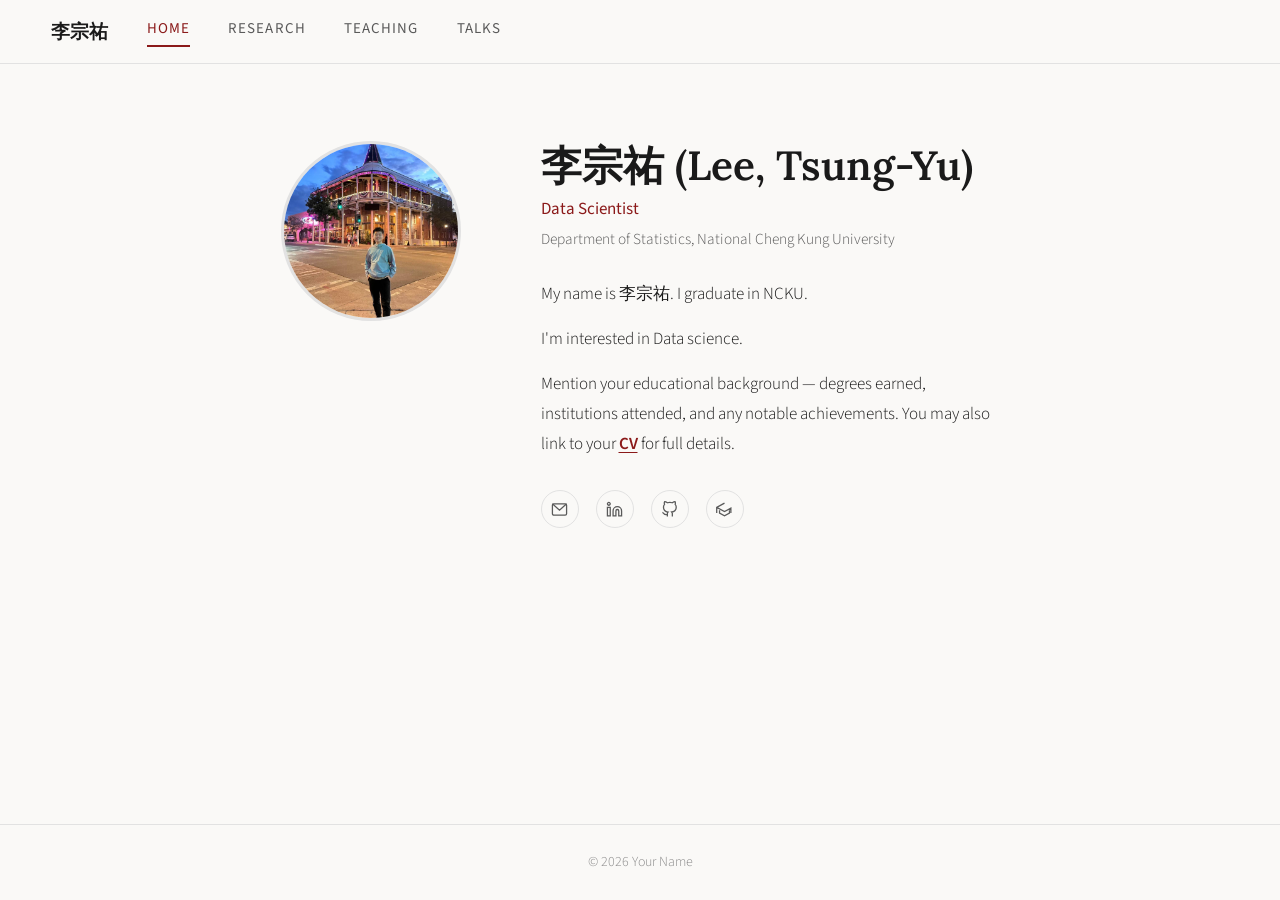
==== index.html @ 3d1453e0 "Initial Website updated" ====
<!DOCTYPE html>
<html lang="en">
<head>
  <meta charset="UTF-8" />
  <meta name="viewport" content="width=device-width, initial-scale=1.0" />
  <title>TSUNG-YU LEE</title>
  <link rel="stylesheet" href="style.css" />
  <link rel="preconnect" href="https://fonts.googleapis.com">
  <link href="https://fonts.googleapis.com/css2?family=Lora:ital,wght@0,400;0,600;1,400&family=Source+Sans+3:wght@300;400;600&display=swap" rel="stylesheet">
</head>
<body>

  <!-- NAV -->
  <header class="site-header"> 
    <nav class="site-nav">
      <a href="index.html" class="site-logo">李宗祐</a>
      <a href="index.html" class="nav-link active">Home</a>
      <a href="research.html" class="nav-link">Research</a>
      <a href="teaching.html" class="nav-link">Teaching</a>
      <a href="talks.html" class="nav-link">Talks</a>
    </nav>
  </header>

  <!-- MAIN CONTENT -->
  <main class="container">
    <section class="profile">
      <div class="profile-photo-wrap">
        <!-- Replace src with your own photo -->
        <img src="photo.jpg" alt="Your Name" class="profile-photo" onerror="this.style.display='none'">
       <!-- <div class="profile-photo-placeholder" id="photo-placeholder">YN</div> -->
      </div>

      <div class="profile-content">
        <h1 class="profile-name">李宗祐 (Lee, Tsung-Yu)</h1>
        <p class="profile-title">Data Scientist</p>
        <p class="profile-org">Department of Statistics, National Cheng Kung University</p>

        <div class="profile-bio">
          <p>
            My name is 李宗祐. I graduate in NCKU.
          </p>
          <p>
            I'm interested in Data science.
          </p>
          <p>
            Mention your educational background — degrees earned, institutions attended, and any notable achievements. You may also link to your <a href="files/cv.pdf" class="inline-link">CV</a> for full details.
          </p>
        </div>

        <!-- Social Links -->
        <div class="social-links">
          <a href="mailto:you@example.com" class="social-link" title="Email">
            <svg xmlns="http://www.w3.org/2000/svg" viewBox="0 0 24 24" fill="none" stroke="currentColor" stroke-width="1.8"><rect x="2" y="4" width="20" height="16" rx="2"/><polyline points="2,4 12,13 22,4"/></svg>
          </a>
          <a href="https://linkedin.com/in/yourprofile" class="social-link" title="LinkedIn" target="_blank">
            <svg xmlns="http://www.w3.org/2000/svg" viewBox="0 0 24 24" fill="none" stroke="currentColor" stroke-width="1.8"><path d="M16 8a6 6 0 0 1 6 6v7h-4v-7a2 2 0 0 0-2-2 2 2 0 0 0-2 2v7h-4v-7a6 6 0 0 1 6-6z"/><rect x="2" y="9" width="4" height="12"/><circle cx="4" cy="4" r="2"/></svg>
          </a>
          <a href="https://github.com/yourusername" class="social-link" title="GitHub" target="_blank">
            <svg xmlns="http://www.w3.org/2000/svg" viewBox="0 0 24 24" fill="none" stroke="currentColor" stroke-width="1.8"><path d="M9 19c-5 1.5-5-2.5-7-3m14 6v-3.87a3.37 3.37 0 0 0-.94-2.61c3.14-.35 6.44-1.54 6.44-7A5.44 5.44 0 0 0 20 4.77 5.07 5.07 0 0 0 19.91 1S18.73.65 16 2.48a13.38 13.38 0 0 0-7 0C6.27.65 5.09 1 5.09 1A5.07 5.07 0 0 0 5 4.77a5.44 5.44 0 0 0-1.5 3.78c0 5.42 3.3 6.61 6.44 7A3.37 3.37 0 0 0 9 18.13V22"/></svg>
          </a>
          <a href="https://scholar.google.com/citations?user=YOURID" class="social-link" title="Google Scholar" target="_blank">
            <svg xmlns="http://www.w3.org/2000/svg" viewBox="0 0 24 24" fill="none" stroke="currentColor" stroke-width="1.8"><path d="M12 3L1 9l11 6 9-4.91V17M1 9v8"/><path d="M5 13.18v4L12 21l7-3.82v-4"/></svg>
          </a>
        </div>
      </div>
    </section>
  </main>

  <!-- FOOTER -->
  <footer class="site-footer">
    <p>&copy; <span id="year"></span> Your Name</p>
  </footer>

  <script>
    document.getElementById('year').textContent = new Date().getFullYear();
    // Hide placeholder if photo loads
    const img = document.querySelector('.profile-photo');
    const placeholder = document.getElementById('photo-placeholder');
    if (img) {
      img.addEventListener('load', () => { placeholder.style.display = 'none'; });
    }
  </script>
</body>
</html>
---- style.css ----
/* ============================================================
   GLOBAL RESET & BASE
   ============================================================ */
*, *::before, *::after {
  box-sizing: border-box;
  margin: 0;
  padding: 0;
}

:root {
  --ink:        #1a1a1a;
  --ink-muted:  #5a5a5a;
  --ink-light:  #8a8a8a;
  --rule:       #e2e2e2;
  --accent:     #8b1a1a;   /* deep crimson — dignified, academic */
  --bg:         #faf9f7;   /* warm off-white, like good paper */
  --white:      #ffffff;

  --font-serif:  'Lora', Georgia, 'Times New Roman', serif;
  --font-sans:   'Source Sans 3', 'Helvetica Neue', Helvetica, sans-serif;

  --header-h:   64px;
  --max-w:      820px;
  --side-pad:   clamp(1.25rem, 5vw, 3rem);
}

html {
  font-size: 17px;
  scroll-behavior: smooth;
}

body {
  background: var(--bg);
  color: var(--ink);
  font-family: var(--font-sans);
  font-weight: 300;
  line-height: 1.75;
  min-height: 100vh;
  display: flex;
  flex-direction: column;
}

a {
  color: var(--accent);
  text-decoration: none;
}
a:hover { text-decoration: underline; }

img { max-width: 100%; display: block; }

/* ============================================================
   HEADER / NAV
   ============================================================ */
.site-header {
  position: sticky;
  top: 0;
  z-index: 100;
  background: var(--bg);
  border-bottom: 1px solid var(--rule);
  height: var(--header-h);
  display: flex;
  align-items: center;
  justify-content: space-between;
  padding: 0 var(--side-pad);
  max-width: 100%;
}

.site-logo {
  font-family: var(--font-serif);
  font-size: 1.1rem;
  font-weight: 600;
  color: var(--ink);
  letter-spacing: 0.01em;
  text-decoration: none;
  white-space: nowrap;
}
.site-logo:hover { color: var(--accent); text-decoration: none; }

.site-nav {
  display: flex;
  gap: clamp(1rem, 3vw, 2.25rem);
  align-items: center;
}

.nav-link {
  font-family: var(--font-sans);
  font-size: 0.88rem;
  font-weight: 400;
  letter-spacing: 0.07em;
  text-transform: uppercase;
  color: var(--ink-muted);
  text-decoration: none;
  padding-bottom: 2px;
  border-bottom: 2px solid transparent;
  transition: color 0.18s, border-color 0.18s;
}
.nav-link:hover,
.nav-link.active {
  color: var(--accent);
  border-bottom-color: var(--accent);
  text-decoration: none;
}

/* ============================================================
   LAYOUT CONTAINER
   ============================================================ */
.container {
  width: 100%;
  max-width: var(--max-w);
  margin: 0 auto;
  padding: clamp(2.5rem, 6vw, 5rem) var(--side-pad);
  flex: 1;
}

/* ============================================================
   PROFILE (HOME PAGE)
   ============================================================ */
.profile {
  display: grid;
  grid-template-columns: 200px 1fr;
  gap: 3.5rem;
  align-items: start;
}

@media (max-width: 640px) {
  .profile {
    grid-template-columns: 1fr;
    gap: 2rem;
  }
}

/* Photo */
.profile-photo-wrap {
  position: relative;
  width: 180px;
  height: 180px;
}

.profile-photo {
  width: 180px;
  height: 180px;
  object-fit: cover;
  border-radius: 50%;
  border: 3px solid var(--rule);
}

.profile-photo-placeholder {
  width: 180px;
  height: 180px;
  border-radius: 50%;
  background: var(--rule);
  border: 3px solid var(--rule);
  display: flex;
  align-items: center;
  justify-content: center;
  font-family: var(--font-serif);
  font-size: 2.5rem;
  font-weight: 600;
  color: var(--ink-light);
  letter-spacing: 0.05em;
}

/* Profile text */
.profile-name {
  font-family: var(--font-serif);
  font-size: clamp(1.75rem, 4vw, 2.4rem);
  font-weight: 600;
  line-height: 1.2;
  margin-bottom: 0.3rem;
  color: var(--ink);
}

.profile-title {
  font-family: var(--font-sans);
  font-size: 1rem;
  font-weight: 400;
  color: var(--accent);
  margin-bottom: 0.1rem;
}

.profile-org {
  font-family: var(--font-sans);
  font-size: 0.9rem;
  color: var(--ink-muted);
  margin-bottom: 1.6rem;
}

.profile-bio p {
  font-size: 1rem;
  color: var(--ink);
  margin-bottom: 0.9rem;
}
.profile-bio p:last-child { margin-bottom: 0; }

.inline-link {
  color: var(--accent);
  font-weight: 600;
  text-decoration: underline;
  text-underline-offset: 3px;
}

/* Social links */
.social-links {
  display: flex;
  gap: 1rem;
  margin-top: 1.8rem;
  flex-wrap: wrap;
}

.social-link {
  display: flex;
  align-items: center;
  justify-content: center;
  width: 38px;
  height: 38px;
  border: 1px solid var(--rule);
  border-radius: 50%;
  color: var(--ink-muted);
  transition: border-color 0.18s, color 0.18s, background 0.18s;
}
.social-link svg {
  width: 17px;
  height: 17px;
}
.social-link:hover {
  border-color: var(--accent);
  color: var(--accent);
  background: rgba(139,26,26,0.04);
  text-decoration: none;
}

/* ============================================================
   INNER PAGES
   ============================================================ */
.page-content { }

.page-title {
  font-family: var(--font-serif);
  font-size: clamp(1.6rem, 4vw, 2.2rem);
  font-weight: 600;
  color: var(--ink);
  margin-bottom: 2.5rem;
  padding-bottom: 0.75rem;
  border-bottom: 2px solid var(--rule);
}

.content-section {
  margin-bottom: 3rem;
}

.section-title {
  font-family: var(--font-sans);
  font-size: 0.78rem;
  font-weight: 600;
  letter-spacing: 0.12em;
  text-transform: uppercase;
  color: var(--ink-light);
  margin-bottom: 1.4rem;
}

/* Publication / item list */
.pub-list {
  display: flex;
  flex-direction: column;
  gap: 0;
}

.pub-item {
  padding: 1.3rem 0;
  border-bottom: 1px solid var(--rule);
}
.pub-item:first-child {
  border-top: 1px solid var(--rule);
}

.pub-title {
  font-family: var(--font-serif);
  font-size: 1rem;
  font-weight: 600;
  color: var(--ink);
  margin-bottom: 0.2rem;
  line-height: 1.45;
}

.pub-authors {
  font-size: 0.88rem;
  color: var(--ink-muted);
  margin-bottom: 0.15rem;
}

.pub-journal {
  font-size: 0.88rem;
  color: var(--ink-muted);
  margin-bottom: 0.5rem;
}

.pub-links {
  display: flex;
  gap: 0.6rem;
  flex-wrap: wrap;
  margin-top: 0.5rem;
}

.pub-link {
  display: inline-block;
  font-size: 0.78rem;
  font-weight: 600;
  letter-spacing: 0.05em;
  text-transform: uppercase;
  color: var(--accent);
  border: 1px solid var(--accent);
  border-radius: 2px;
  padding: 2px 9px;
  transition: background 0.15s, color 0.15s;
}
.pub-link:hover {
  background: var(--accent);
  color: var(--white);
  text-decoration: none;
}

/* ============================================================
   FOOTER
   ============================================================ */
.site-footer {
  border-top: 1px solid var(--rule);
  padding: 1.5rem var(--side-pad);
  text-align: center;
  font-size: 0.82rem;
  color: var(--ink-light);
  font-family: var(--font-sans);
}

/* ============================================================
   RESPONSIVE
   ============================================================ */
@media (max-width: 480px) {
  .site-nav {
    gap: 1rem;
  }
  .nav-link {
    font-size: 0.78rem;
  }
}
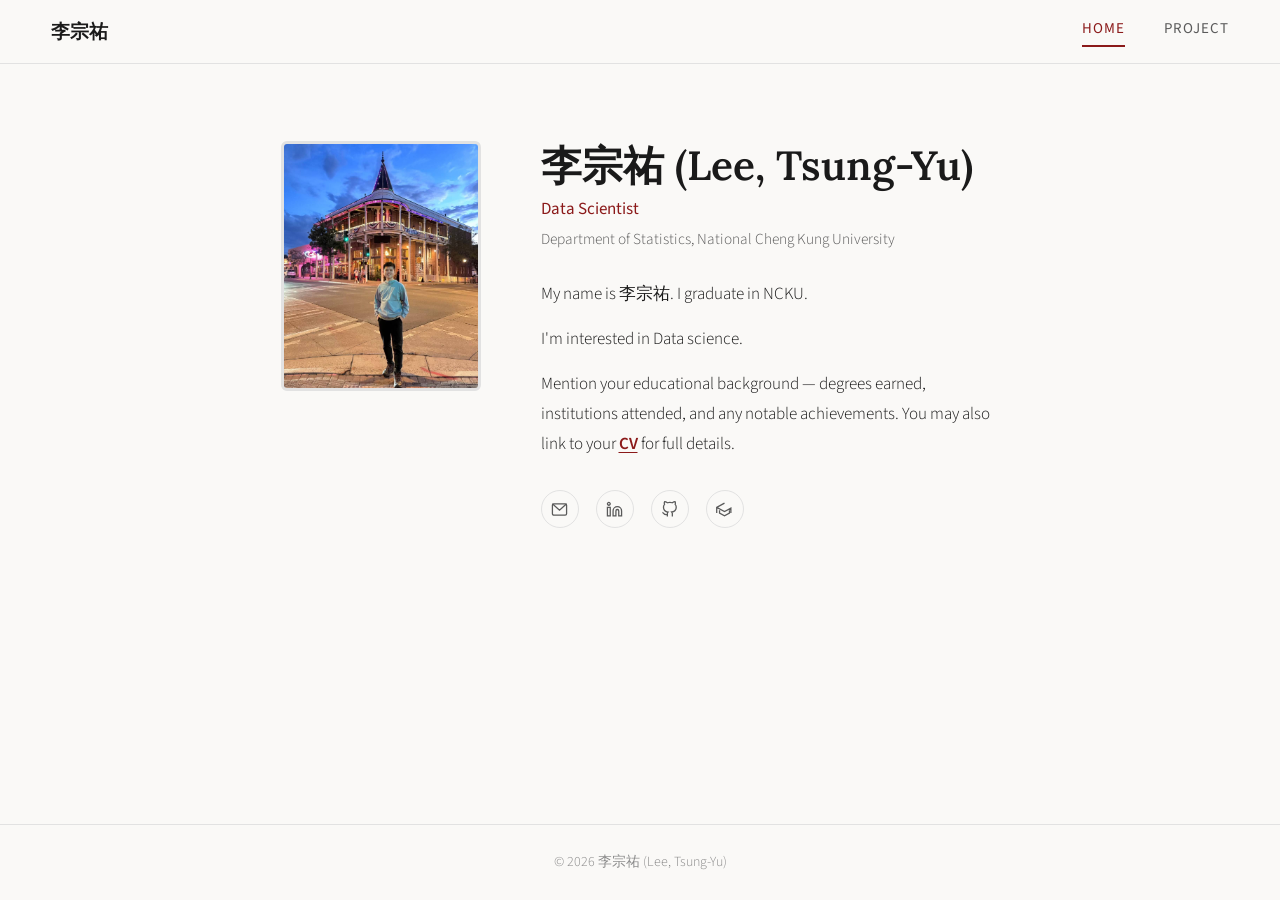
==== commit 2915f581: "Initial Website updated" ====
--- a/index.html
+++ b/index.html
@@ -12,12 +12,10 @@
 
   <!-- NAV -->
   <header class="site-header"> 
+    <a href="index.html" class="site-logo">李宗祐</a>
     <nav class="site-nav">
-      <a href="index.html" class="site-logo">李宗祐</a>
       <a href="index.html" class="nav-link active">Home</a>
-      <a href="research.html" class="nav-link">Research</a>
-      <a href="teaching.html" class="nav-link">Teaching</a>
-      <a href="talks.html" class="nav-link">Talks</a>
+      <a href="project.html" class="nav-link">Project</a>
     </nav>
   </header>
 
@@ -68,7 +66,7 @@
 
   <!-- FOOTER -->
   <footer class="site-footer">
-    <p>&copy; <span id="year"></span> Your Name</p>
+    <p>&copy; <span id="year"></span> 李宗祐 (Lee, Tsung-Yu)</p>
   </footer>
 
   <script>
--- a/style.css
+++ b/style.css
@@ -132,22 +132,22 @@
 /* Photo */
 .profile-photo-wrap {
   position: relative;
-  width: 180px;
-  height: 180px;
+  width: 200px;
+  height: 250px;
 }
 
 .profile-photo {
-  width: 180px;
-  height: 180px;
+  width: 200px;
+  height: 250px;
   object-fit: cover;
-  border-radius: 50%;
+  border-radius: 6px;
   border: 3px solid var(--rule);
 }
 
 .profile-photo-placeholder {
-  width: 180px;
-  height: 180px;
-  border-radius: 50%;
+  width: 200px;
+  height: 250px;
+  border-radius: 6px;
   background: var(--rule);
   border: 3px solid var(--rule);
   display: flex;
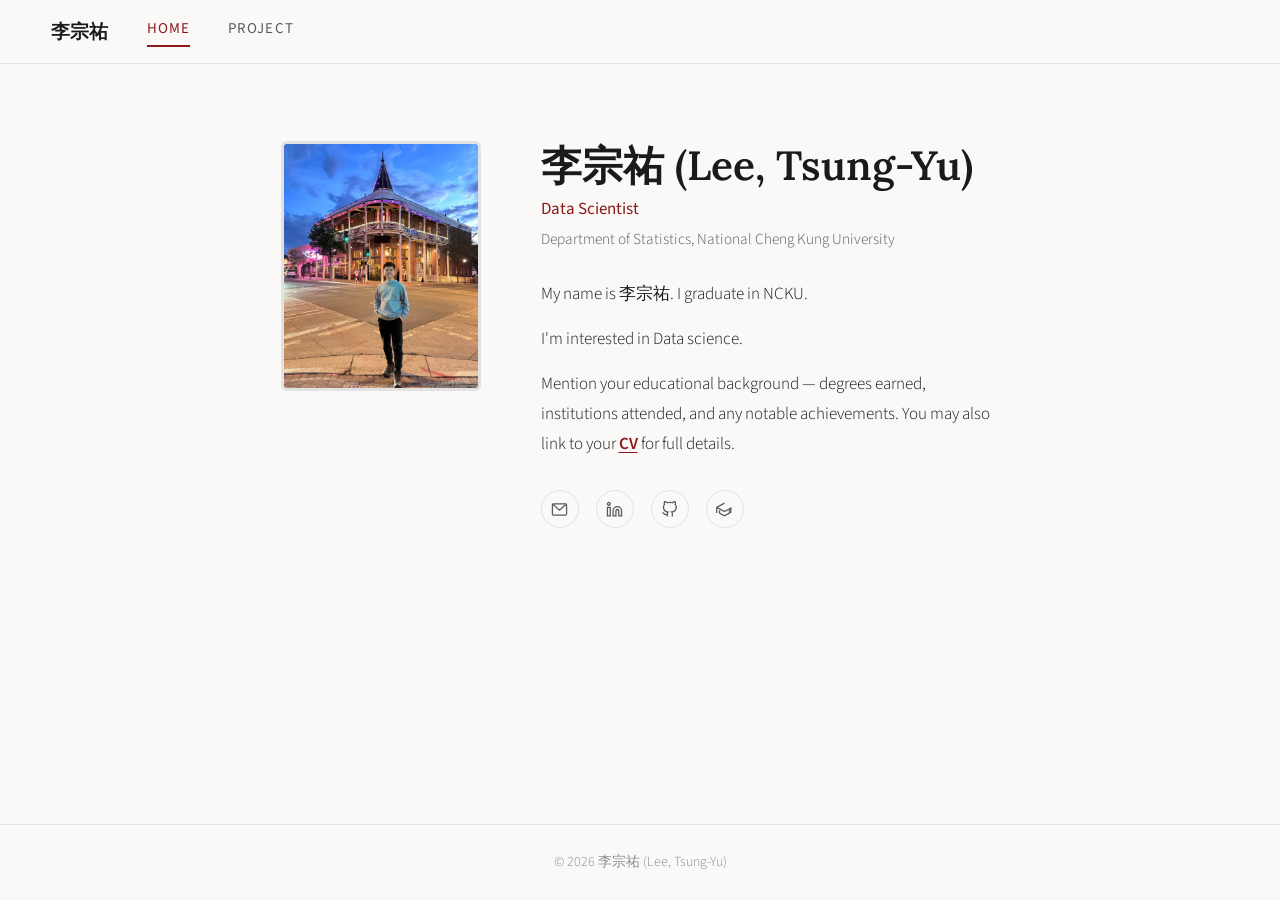
==== commit d19a7b4a: "website updated 20260609 15:53" ====
--- a/index.html
+++ b/index.html
@@ -12,8 +12,8 @@
 
   <!-- NAV -->
   <header class="site-header"> 
-    <a href="index.html" class="site-logo">李宗祐</a>
     <nav class="site-nav">
+      <a href="index.html" class="site-logo">李宗祐</a>
       <a href="index.html" class="nav-link active">Home</a>
       <a href="project.html" class="nav-link">Project</a>
     </nav>
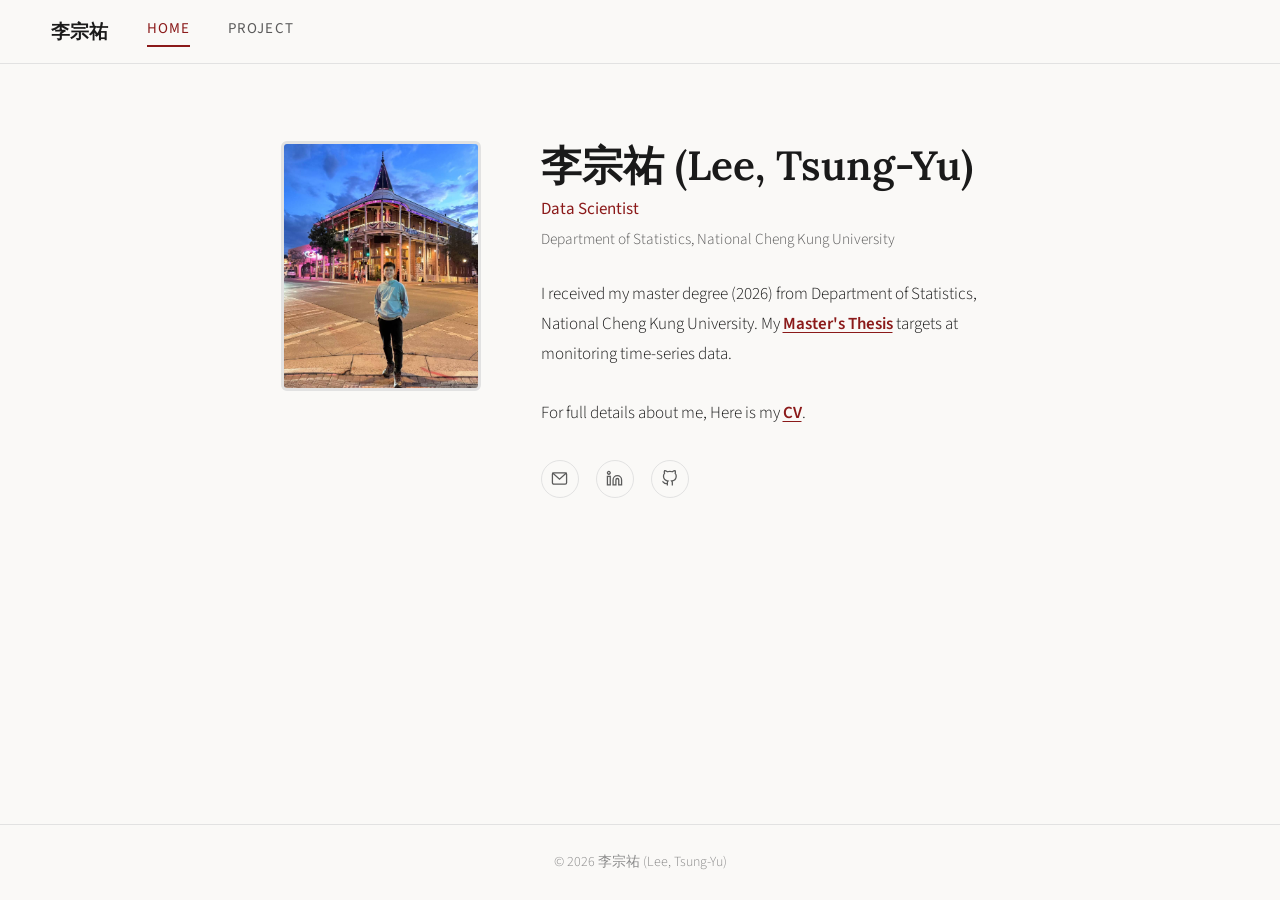
==== commit 04c9df9d: "website updated 20260610 22:20" ====
--- a/index.html
+++ b/index.html
@@ -24,7 +24,7 @@
     <section class="profile">
       <div class="profile-photo-wrap">
         <!-- Replace src with your own photo -->
-        <img src="photo.jpg" alt="Your Name" class="profile-photo" onerror="this.style.display='none'">
+        <img src="photo.jpg" alt="Lee, Tsung-Yu" class="profile-photo" onerror="this.style.display='none'">
        <!-- <div class="profile-photo-placeholder" id="photo-placeholder">YN</div> -->
       </div>
 
@@ -35,29 +35,22 @@
 
         <div class="profile-bio">
           <p>
-            My name is 李宗祐. I graduate in NCKU.
-          </p>
-          <p>
-            I'm interested in Data science.
-          </p>
-          <p>
-            Mention your educational background — degrees earned, institutions attended, and any notable achievements. You may also link to your <a href="files/cv.pdf" class="inline-link">CV</a> for full details.
+            I received my master degree (2026) from Department of Statistics, National Cheng Kung University. My <a href="https://hdl.handle.net/11296/522n95" class="inline-link" target="_blank">Master's Thesis</a>  targets at monitoring time-series data.
+            <br><br>
+            For full details about me, Here is my <a href="files/cv.pdf" class="inline-link">CV</a>.
           </p>
         </div>
 
         <!-- Social Links -->
         <div class="social-links">
-          <a href="mailto:you@example.com" class="social-link" title="Email">
+          <a href="mailto:jt25346798@gmail.com" class="social-link" title="Email">
             <svg xmlns="http://www.w3.org/2000/svg" viewBox="0 0 24 24" fill="none" stroke="currentColor" stroke-width="1.8"><rect x="2" y="4" width="20" height="16" rx="2"/><polyline points="2,4 12,13 22,4"/></svg>
           </a>
-          <a href="https://linkedin.com/in/yourprofile" class="social-link" title="LinkedIn" target="_blank">
+          <a href="https://www.linkedin.com/in/tsung-yu-lee-06a72b20b/" class="social-link" title="LinkedIn" target="_blank">
             <svg xmlns="http://www.w3.org/2000/svg" viewBox="0 0 24 24" fill="none" stroke="currentColor" stroke-width="1.8"><path d="M16 8a6 6 0 0 1 6 6v7h-4v-7a2 2 0 0 0-2-2 2 2 0 0 0-2 2v7h-4v-7a6 6 0 0 1 6-6z"/><rect x="2" y="9" width="4" height="12"/><circle cx="4" cy="4" r="2"/></svg>
           </a>
-          <a href="https://github.com/yourusername" class="social-link" title="GitHub" target="_blank">
+          <a href="https://github.com/LEE-TSUNG-YU" class="social-link" title="GitHub" target="_blank">
             <svg xmlns="http://www.w3.org/2000/svg" viewBox="0 0 24 24" fill="none" stroke="currentColor" stroke-width="1.8"><path d="M9 19c-5 1.5-5-2.5-7-3m14 6v-3.87a3.37 3.37 0 0 0-.94-2.61c3.14-.35 6.44-1.54 6.44-7A5.44 5.44 0 0 0 20 4.77 5.07 5.07 0 0 0 19.91 1S18.73.65 16 2.48a13.38 13.38 0 0 0-7 0C6.27.65 5.09 1 5.09 1A5.07 5.07 0 0 0 5 4.77a5.44 5.44 0 0 0-1.5 3.78c0 5.42 3.3 6.61 6.44 7A3.37 3.37 0 0 0 9 18.13V22"/></svg>
-          </a>
-          <a href="https://scholar.google.com/citations?user=YOURID" class="social-link" title="Google Scholar" target="_blank">
-            <svg xmlns="http://www.w3.org/2000/svg" viewBox="0 0 24 24" fill="none" stroke="currentColor" stroke-width="1.8"><path d="M12 3L1 9l11 6 9-4.91V17M1 9v8"/><path d="M5 13.18v4L12 21l7-3.82v-4"/></svg>
           </a>
         </div>
       </div>
